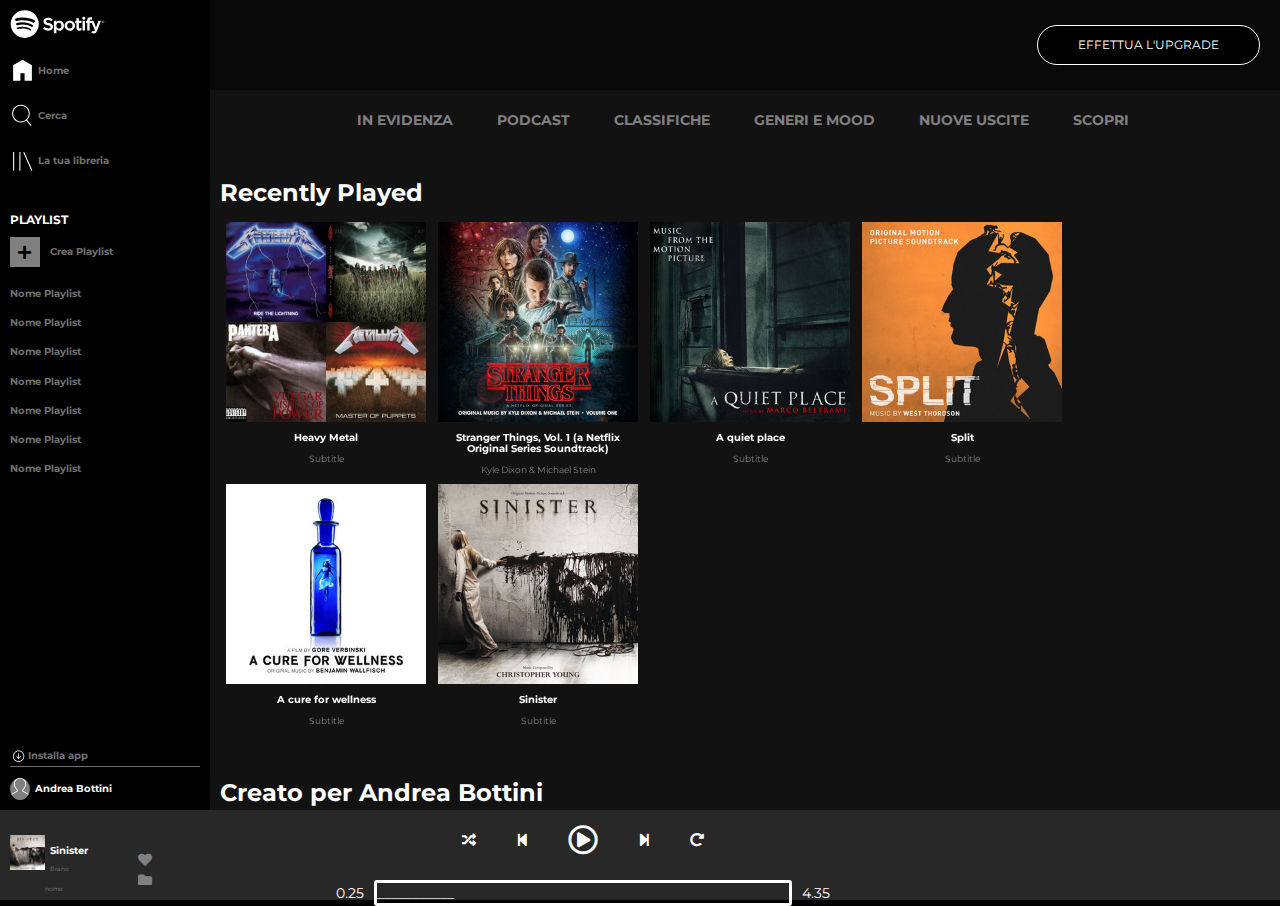
==== index.html @ e63cdd91 "Termine Controllo Canzone" ====
<!DOCTYPE html>
<html lang="en" dir="ltr">
  <head>
    <meta charset="utf-8">
    <meta name="viewport" content="width=device-width, initial-scale=1.0">
    <!-- Latest compiled and minified CSS -->
    <link rel="stylesheet" href="https://maxcdn.bootstrapcdn.com/bootstrap/3.3.7/css/bootstrap.min.css" integrity="sha384-BVYiiSIFeK1dGmJRAkycuHAHRg32OmUcww7on3RYdg4Va+PmSTsz/K68vbdEjh4u" crossorigin="anonymous">
    <link rel="stylesheet" href="https://cdnjs.cloudflare.com/ajax/libs/font-awesome/5.11.2/css/all.css">
    <link href="https://fonts.googleapis.com/css?family=Montserrat:400,500,700&display=swap" rel="stylesheet">
    <link rel="stylesheet" href="css/style.css">
    <title>Spotify</title>
  </head>
  <body>
    <!-- wrapper -->
    <div class="wrapper">
      <!-- main -->
      <main class="main">
        <section class="main-nav">
          <section class="main-nav-header padding_10">
            <div class="logo_container">
              <img class="spotify_logo" src="img/logo.svg" alt="Spotify_logo">
              <img class="spotify_logo_small" src="img/logo-small.svg" alt="logo_small">
            </div>
            <ul class="icon_menu">
              <li><a href="#"><img class="img_menu" src="img/home.svg" alt="home"> Home</a></li>
              <li><a href="#"><img class="img_menu" src="img/search.svg" alt="Search"> Cerca</a></a></li>
              <li><a href="#"><img class="img_menu" src="img/libreria.svg" alt="Libreria"> La tua libreria</a></li>
            </ul>
          </section>
          <section class="playlist padding_10">
            <h6 class="title_h6">PLAYLIST</h6>
            <div class="container_plus">
              <a href="#"><i class="fas fa-plus"></i></a>
            </div>
            <div class="creation_playlist">
              <a href="#">Crea Playlist</a>
            </div>
          </section>
          <section class="main-nav-main">
            <ul class="playlist_choose padding_10">
              <li><a href="#">Nome Playlist</a></li>
              <li><a href="#">Nome Playlist</a></li>
              <li><a href="#">Nome Playlist</a></li>
              <li><a href="#">Nome Playlist</a></li>
              <li><a href="#">Nome Playlist</a></li>
              <li><a href="#">Nome Playlist</a></li>
              <li><a href="#">Nome Playlist</a></li>
            </ul>
          </section>
          <section class="main-nav-footer padding_10">
            <ul class="download">
              <li><a href="#"><img class="img_download" src="img/download.svg" alt="download">Installa app</a></li>
            </ul>
            <div>
              <img class="profile" src="img/profile.svg" alt=""><span class="name">Andrea Bottini</span>
            </div>
          </section>
        </section>
        <section class="main-content">
          <div class="call-to-action">
            <a class="btn" href="">EFFETTUA L'UPGRADE</a>
          </div>
          <div class="list-inline padding_top_20">
            <ul menu_selection>
              <li><a href="#">IN EVIDENZA</a></li>
              <li><a href="#">PODCAST</a></li>
              <li><a href="#">CLASSIFICHE</a></li>
              <li><a href="#">GENERI E MOOD</a></li>
              <li><a href="#">NUOVE USCITE</a></li>
              <li><a href="#">SCOPRI</a></li>
            </ul>
          </div>
          <section class="Recently padding_10">
          <div>
            <h3>Recently Played</h3>
          </div>
          <div class="choose_music text-center">
            <div class="list_artist">
              <img src="img/metal_lifting.jpg" alt="metal">
              <h5>Heavy Metal</h5>
              <p>Subtitle</p>
              <div class="layover"><i class="far fa-play-circle"></i></div>
            </div>
            <div class="list_artist">
              <img src="img/stranger.jpeg" alt="stranger">
              <h5>Stranger Things, Vol. 1 (a Netflix Original Series Soundtrack)</h5>
              <p>Kyle Dixon & Michael Stein</p>
              <div class="layover"><i class="far fa-play-circle"></i></div>
              </div>
            <div class="list_artist">
              <img src="img/aquietplace.jpeg" alt="aquietplace">
              <h5>A quiet place</h5>
              <p>Subtitle</p>
              <div class="layover"><i class="far fa-play-circle"></i></div>
            </div>
            <div class="list_artist">
              <img src="img/split.jpeg" alt="cure">
              <h5>Split</h5>
              <p>Subtitle</p>
              <div class="layover"><i class="far fa-play-circle"></i></div>
            </div>
            <div class="list_artist">
              <img src="img/cure.jpeg" alt="cure">
              <h5>A cure for wellness</h5>
              <p>Subtitle</p>
              <div class="layover"><i class="far fa-play-circle"></i></div>
            </div>
            <div class="list_artist">
              <img src="img/sinister.jpeg" alt="aquietplace">
              <h5>Sinister</h5>
              <p>Subtitle</p>
              <div class="layover"><i class="far fa-play-circle"></i></div>
            </div>
          </div>

          </section>
          <section class="JohnDoe padding_10">
          <div class="second_row_playlist">
            <h3>Creato per Andrea Bottini</h3>
            <p>Più ascolti, più accurati saranno i suggerimenti.</p>
          </div>
          <div class="choose_music_two text-center">
            <div class="list_artist">
              <img src="img/radar.jpeg" alt="aquietplace">
              <h5>Release Radar</h5>
              <div class="layover"><i class="far fa-play-circle"></i></div>
            </div>
            <div class="list_artist">
              <img src="img/mixdaily.jpeg" alt="aquietplace">
              <h5>Daily mix 1</h5>
              <div class="layover"><i class="far fa-play-circle"></i></div>
            </div>
          </div>
          </section>
          <section class="popular_artist padding_10">
          <div class="second_row_playlist">
            <h3>Artisti più popolari</h3>
            <p>Più ascolti, più accurati saranno i suggerimenti.</p>
          </div>
          <div class="choose_music_two text-center">
            <div class="list_artist_pop">
              <img src="img/einaudi.jpeg" alt="einaudi">
              <h5>Ludovico Einaudi</h5>
              <div class="layover"><i class="far fa-play-circle"></i></div>
            </div>
            <div class="list_artist_pop">
              <img src="img/youg.jpeg" alt="Lanadelrey">
              <h5>Ludovico Einaudi</h5>
              <div class="layover"><i class="far fa-play-circle"></i></div>
            </div>
          </div>
          </section>
        </section>
      </main>
      <!-- /main -->

      <!-- footer -->
      <footer class="footer">
        <section class="artist_on_play">
          <div class="play_song">
            <img src="img/sinister.jpeg" alt="play_song">
            <div class="name_artist">
              <h6 class="footer_title">Sinister</h6>
              <a href="#">Brano nome</a>
            </div>
            <div class="icon_footer">
            <a href="#"><i class="fas fa-heart"></i></a>
            <a href="#"><i class="fas fa-folder"></i></a>
            </div>
          </div>
        </section>
        <section class="control_song">
            <ul class="list_player">
              <li><i class="fas fa-random"></i></li>
              <li><i class="fas fa-step-backward"></i></li>
              <li><i class="far fa-play-circle big"></i></li>
              <li><i class="fas fa-step-forward"></i></li>
              <li><i class="fas fa-redo-alt"></i></li>
            </ul>
            <div class="timer_song">
              <p>0.25</p>
              <div class="line_time">___________</div>
              <p>4.35</p>
            </div>
        </section>
        <section class="airplay">

        </section>

      </footer>
      <!-- /footer -->
    </div>
    <!-- /wrapper -->

  </body>
</html>
---- css/style.css ----
* {
  margin: 0;
  padding: 0;
  box-sizing: border-box;
}

body {
  background-color: black;
  font-family: 'Montserrat', sans-serif;
}

.padding_10 {
  padding: 10px;
}

.padding_top_20 {
  padding-top: 20px;
}

h3 {
  color: white;
  font-weight: bold;
}

.title_h6 {
  font-weight: bold;
  color: white;
}

.fa-plus {
  font-size: 15px;
  background-color: grey;
  position: absolute;
  top: 0;
  left: 0;
  transform: translate(60%, 50%);
  color: black;
}

.fa-plus:hover {
  background-color: white;
}

.container_plus {
  float: left;
  position: relative;
  height: 30px;
  width: 30px;
  background-color: grey;
}

.container_plus:hover {
  background-color: white;
}

.container_plus:after {
  content: "";
  clear: both;
  display: table;
}

.creation_playlist {
  padding-left: 40px;
  font-size: 10px;
  font-weight: bold;
  color: #717171;
  line-height: 30px;
}

.creation_playlist a {
  text-decoration: none;
  color: #717171;
}

.creation_playlist a:hover {
  text-decoration: none;
  color: white;
}

.playlist_choose {
  color: #717171;
  font-size: 10px;
  font-weight: bold;
}

.playlist_choose li:not(:first-child){
  padding-top: 15px;
}

.playlist_choose a {
  text-decoration: none;
  color: #717171;
}

.playlist_choose a:hover {
  text-decoration: none;
  color: white;
}

.img_download {
  height: 15px;
  padding-right: 3px;
  color: #717171;
}

.download {
  vertical-align: middle;
  line-height: 20px;
  font-size: 10px;
  font-weight: bold;
  border-bottom: 1px solid #717171;
}

.download a {
  text-decoration: none;
  font-size: 10px;
  color: #717171;
}

.download a:hover {
  color: white;
}

.profile {
  width: 20px;
  background-color: gray;
  border-radius: 50%;
}

.name {
  font-size: 10px;
  font-weight: bold;
  color: white;
  padding-left: 5px;
}

.wrapper {
  width: 100%;
  height: 100vh;
  background-color: red;
}

/* Fixed */
/* footer {
  position: fixed;
  left: 0;
  bottom: 0;
  width: 100%;
  height: 90px;
  background-color: pink;
}

.main-nav {
  position: fixed;
  top: 0;
  left: 0;
  width: 320px;
  height: calc(100% - 90px);
  background: blue;
}
.main-content {
  width: calc(100% - 320px);
  margin-left: 320px;
  padding: 20px;
} */

/* Float */
/* .main {
  height: calc(100% - 90px);
  overflow: hidden;
}
.main:after {
  content: '';
  display: table;
  clear: both;
}
.main-nav {
  float: left;
  width: 320px;
  height: 100%;
  background: blue;
}
.main-content {
  float: left;
  width: calc(100% - 320px);
  height: 100%;
  background-color: orange;
  overflow-y: scroll;
} */


/* Flex */
.main {
  display: flex;
  flex-direction: row;
  height: calc(100% - 90px);
  overflow: hidden;
}
/* main nav */
.main-nav {
  display: flex;
  flex-direction: column;
  justify-content: space-between;
  width: 210px;
  height: 100%;
  background: black;
}

@media screen and (max-width: 768px) {

  .main-nav {
    width: 100px;
  }

}

.spotify_logo {
  width: 50%;
}

.main-nav-header {
  background-color: black;
}

.icon_menu {
  vertical-align: middle;
  line-height: 20px;
  font-size: 10px;
  font-weight: bold;
}

.img_menu {
  height: 25px;
  color: #717171;
}

.img_menu:hover {
  color: white;
}

.icon_menu a {
  line-height: 20px;
  text-decoration: none;
  color: #717171;
}

.icon_menu a:hover {
  color: white;
}

.icon_menu li {
  padding-top: 20px;
  list-style: none;
  text-decoration: none;
}

.main-nav-main {
  min-height: 150px;
  overflow-y: auto;
  flex-grow: 2;
  background-color: black;
}


.main-nav-footer {
  background-color: black;
}

/* main content */
.main-content {
  width: calc(100% - 210px);
  height: 100%;
  background-color: #121212;
  overflow-y: scroll;
}

@media screen and (max-width: 768px) {

  .main-content {
    width: calc(100% - 100px);
  }

}

.call-to-action {
  position: fixed;
  top: 0;
  right: 0;
  display: flex;
  justify-content: flex-end;
  align-items: center;
  width: calc(100% - 210px);
  height: 90px;
  padding: 5px;
  background-color: rgba(0, 0, 0, 0.5);
}
.btn {
  display: inline-block;
  font-size: 12px;
  background-color: black;
  color: white;
  margin-right: 15px;
  border-radius: 30px;
  border: 1px solid white;
  padding: 10px 40px;
}

.btn:hover {
  transform: scale(1.1);
  color: white;
}

.list-inline {
  height: 150px;
  background-color: #121212;
  display: flex;
  text-align: center;
  justify-content: center;
  padding-top: 110px;
}

.list-inline ul li {
  list-style: none;
  display: inline-block;
}

.list-inline ul li a {
  text-decoration: none;
  padding: 20px;
  color: grey;
  font-weight: bold;
}

.list-inline a:hover {
  color: white;
}

.choose_music {
  display: flex;
  flex-wrap: wrap;
}

.choose_music_two {
  display: flex;
  flex-wrap: wrap;
}

.list_artist {
  position: relative;
  width: 200px;
  height: 250px;
  margin: 6px;
  cursor: pointer;
}

.list_artist img {
  width: 100%;
}

.list_artist h5 {
  font-size: 10px;
  font-weight: bold;
  color: white;
}

.list_artist p {
  font-size: 9px;
  color: grey;
}

.list_artist .layover {
  display: none;
  position: absolute;
  top: 0;
  left: 0;
  width: 100%;
  height: 200px;
  background-color: rgba(0, 0, 0, 0.7);
}

.list_artist .layover i {
  position: absolute;
  top: 50%;
  left: 50%;
  transform: translate(-50%, -50%);
  color: white;
  font-size: 50px;
}

.list_artist:hover .layover {
  display: block;
}

.list_artist_pop {
  position: relative;
  width: 200px;
  height: 250px;
  margin: 20px;
}

.list_artist_pop img {
  width: 100%;
  border-radius: 50%;
}

.list_artist_pop .layover {
  display: none;
  position: absolute;
  top: 0;
  left: 0;
  width: 100%;
  height: 200px;
  background-color: rgba(0, 0, 0, 0.7);
}

.list_artist_pop .layover i {
  position: absolute;
  top: 50%;
  left: 50%;
  transform: translate(-50%, -50%);
  color: white;
  font-size: 50px;
}

.list_artist_pop:hover .layover {
  display: block;
}

.list_artist_pop h5 {
  font-size: 10px;
  font-weight: bold;
  color: white;
}

.second_row_playlist p {
  font-size: 9px;
  color: grey;
}


/* footer */
.footer {
  display: flex;
  width: 100%;
  height: 90px;
  background-color: pink;
}

.artist_on_play {
  width: 210px;
  height: 90px;
  background-color: #282828;
  padding-left: 10px;
  padding-top: 25px;
}

.play_song {
  display: flex;
}

.play_song img{
  height: 35px;
}

.footer_title {
  font-size: 10px;
  margin-bottom: 0;
  padding-left: 5px;
  color: white;
  font-weight: bold;
}

.name_artist a {
  font-size: 6px;
  padding-left: 5px;
  margin-top: 0;
  text-decoration: none;
  color: grey;
}

.icon_footer {
  padding-left: 50px;
  padding-top: 15px;
}

.icon_footer a {
  color: grey;
}

/* .info_song {
  font-size: 10px;
} */

.control_song {
  width: 1080px;
  height: 90px;
  background-color: #282828;
}

.airplay {
  width: 360px;
  height: 90px;
  background-color: #282828;
}

.list_player {
  display: flex;
  text-align: center;
  justify-content: center;

}

.list_player li {
  list-style: none;
}

.list_player li i {
  padding: 20px;
  color: white;
  vertical-align: middle;
  line-height: 20px;
}

.list_player .big {
  font-size: 30px;
}

.timer_song {
  display: flex;
  justify-content: center;
  align-items: center;
  color: white;
}

.timer_song p {
  margin: -10px;
  margin-left: 10px;
  margin-right: 10px;
}

.line_time {
  width: 50%;
  height: 100%;
  border: 3px solid white;
  border-radius: 3px;
}

.logo_container {
  width: 100%;
}

.logo_container>img {
  max-width:100%;
}

.spotify_logo_small {
  height: 40px;
}

@media screen and (max-width: 768px){
  .spotify_logo {
    display: none;
  }

}

@media screen and (min-width: 769px) {
  .spotify_logo_small {
    display: none;
  }


}
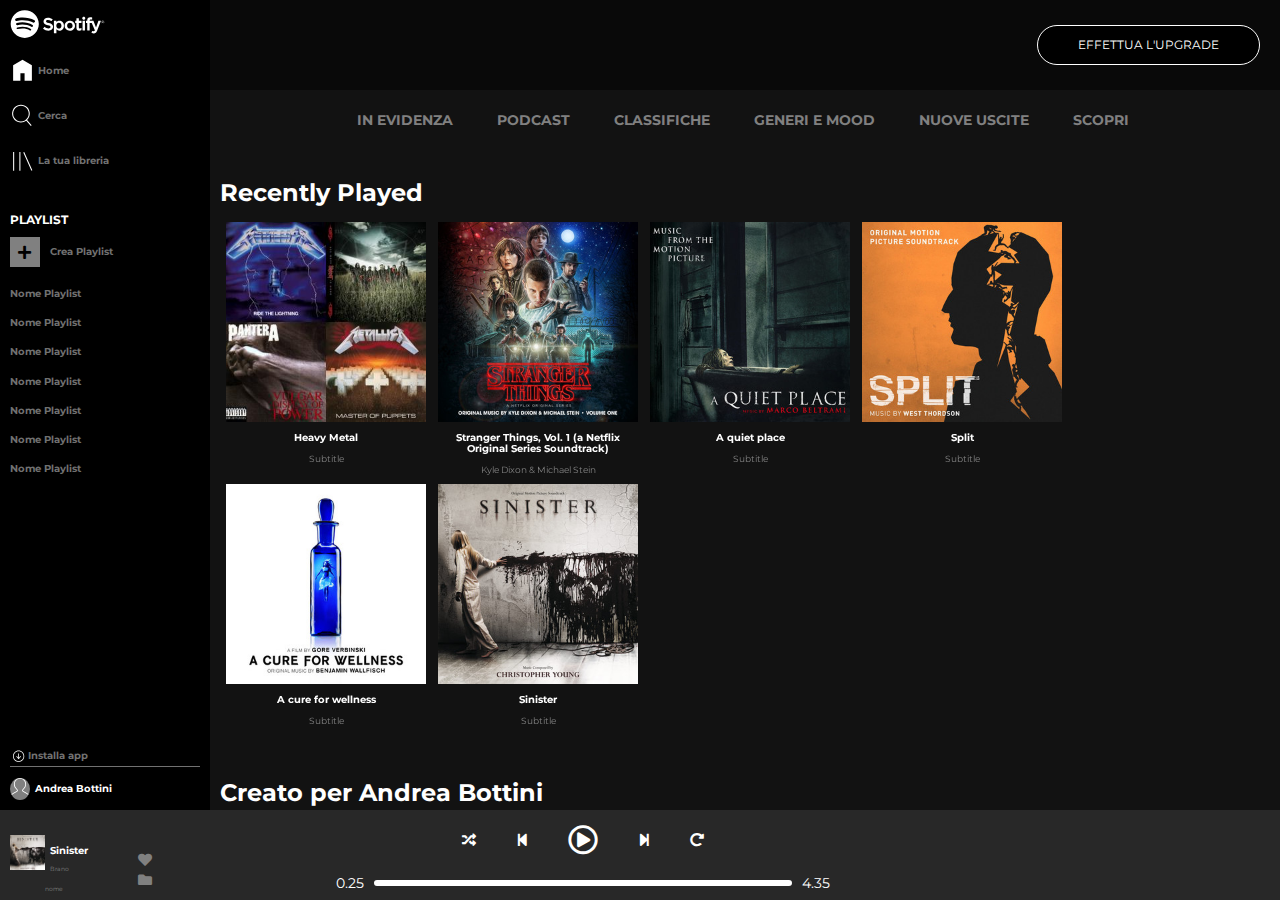
==== commit 74fa9053: "Termine control Song" ====
--- a/index.html
+++ b/index.html
@@ -179,7 +179,7 @@
             </ul>
             <div class="timer_song">
               <p>0.25</p>
-              <div class="line_time">___________</div>
+              <div class="line_time"></div>
               <p>4.35</p>
             </div>
         </section>
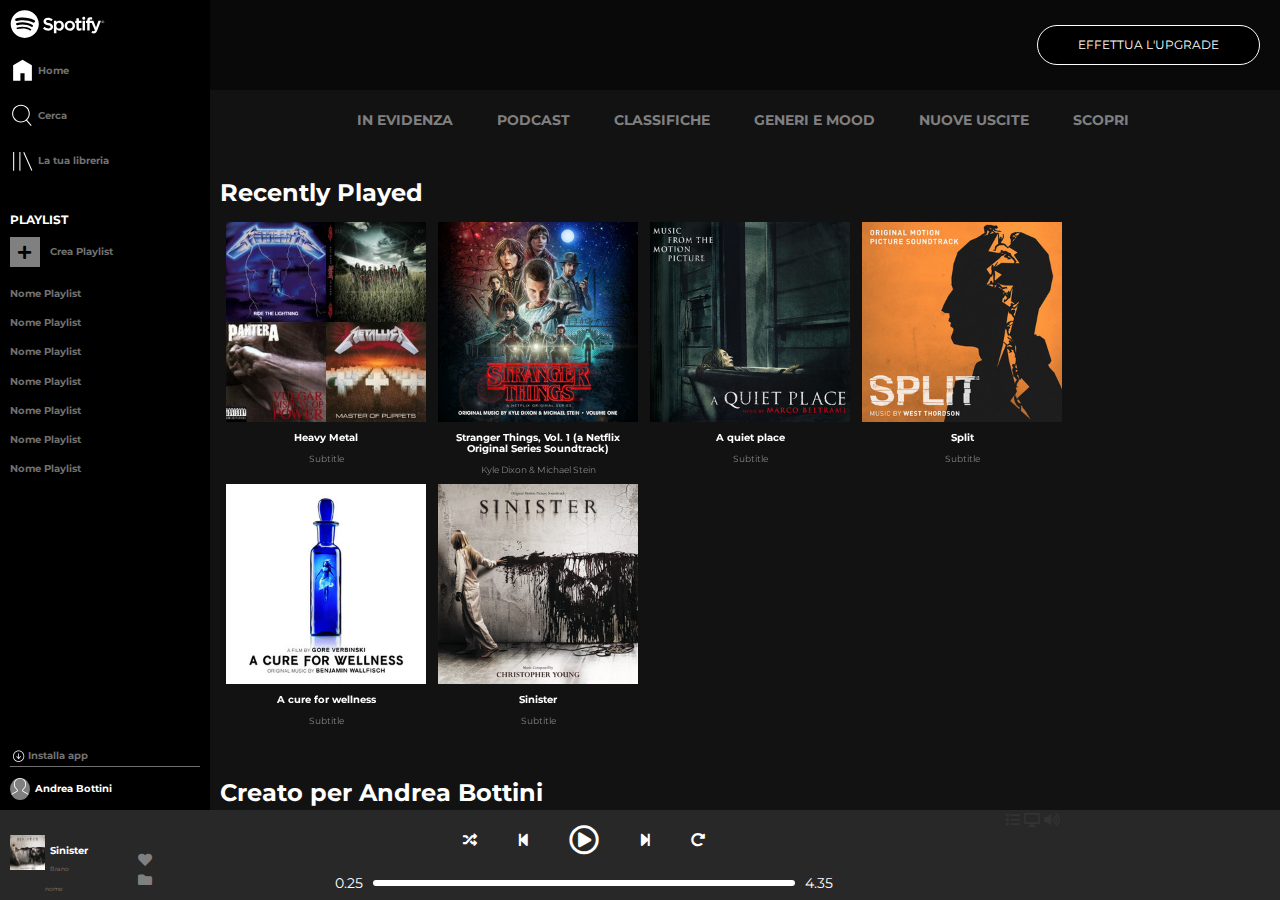
==== commit b0d7e5f7: "Ultime modifiche Responsive" ====
--- a/index.html
+++ b/index.html
@@ -184,6 +184,11 @@
             </div>
         </section>
         <section class="airplay">
+          <i class="fas fa-list"></i>
+          <i class="fas fa-desktop"></i>
+          <i class="fas fa-volume-up"></i>
+
+          <div class="grey-line-right">
 
         </section>
 
--- a/css/style.css
+++ b/css/style.css
@@ -492,7 +492,7 @@
 } */
 
 .control_song {
-  width: 1080px;
+  width: 1110px;
   height: 90px;
   background-color: #282828;
 }
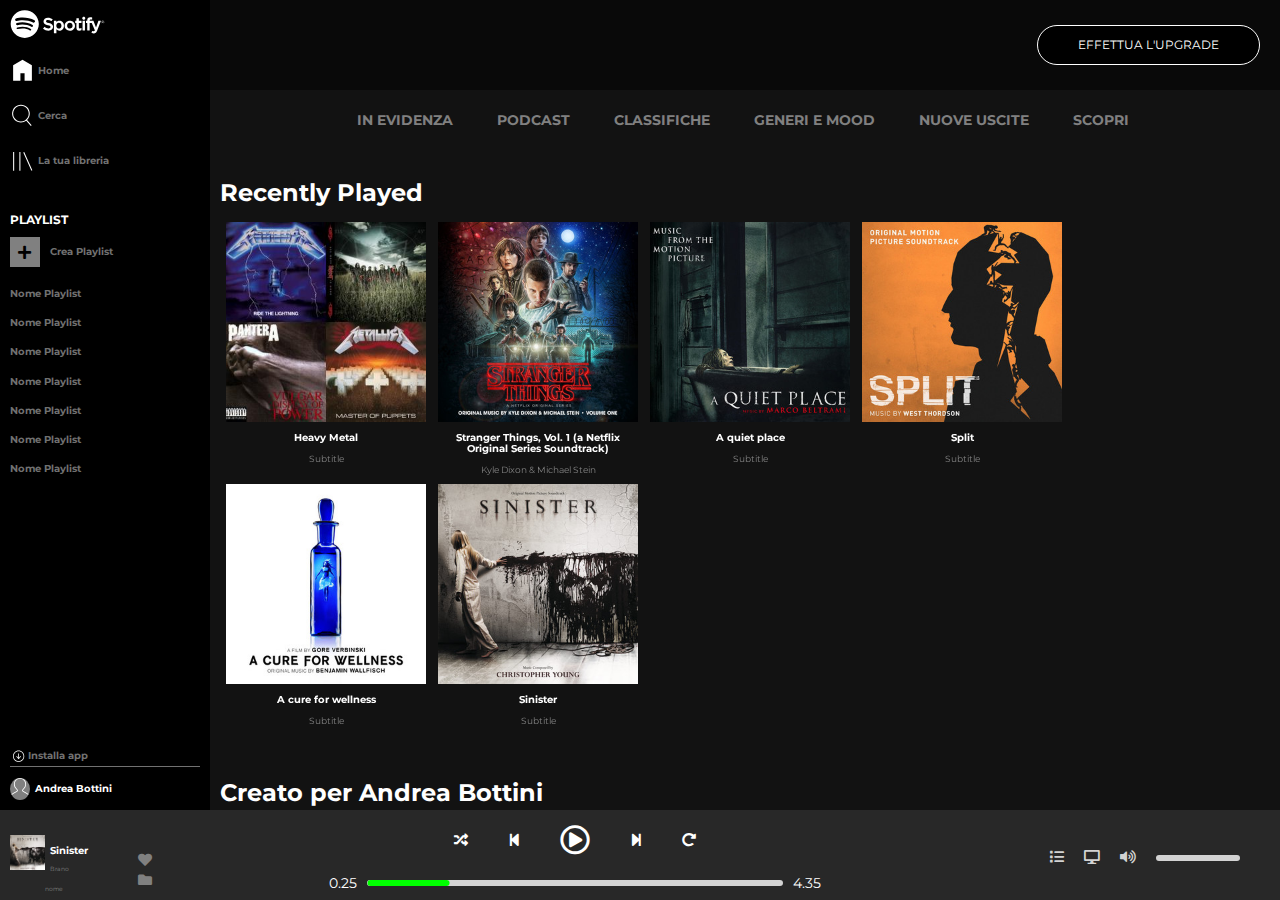
==== commit 99812b59: "Inserimento bar volume laterale, bar verde tempo e pulizia codice" ====
--- a/index.html
+++ b/index.html
@@ -23,7 +23,7 @@
             </div>
             <ul class="icon_menu">
               <li><a href="#"><img class="img_menu" src="img/home.svg" alt="home"> Home</a></li>
-              <li><a href="#"><img class="img_menu" src="img/search.svg" alt="Search"> Cerca</a></a></li>
+              <li><a href="#"><img class="img_menu" src="img/search.svg" alt="Search"> Cerca</a></li>
               <li><a href="#"><img class="img_menu" src="img/libreria.svg" alt="Libreria"> La tua libreria</a></li>
             </ul>
           </section>
@@ -61,7 +61,7 @@
             <a class="btn" href="">EFFETTUA L'UPGRADE</a>
           </div>
           <div class="list-inline padding_top_20">
-            <ul menu_selection>
+            <ul class="menu_selection">
               <li><a href="#">IN EVIDENZA</a></li>
               <li><a href="#">PODCAST</a></li>
               <li><a href="#">CLASSIFICHE</a></li>
@@ -179,17 +179,22 @@
             </ul>
             <div class="timer_song">
               <p>0.25</p>
-              <div class="line_time"></div>
+              <div class="line_time">
+                <div class="time_elapsed">
+                  <div class="round"></div>
+                </div>
+              </div>
               <p>4.35</p>
+
             </div>
         </section>
         <section class="airplay">
-          <i class="fas fa-list"></i>
-          <i class="fas fa-desktop"></i>
-          <i class="fas fa-volume-up"></i>
-
-          <div class="grey-line-right">
-
+            <i class="fas fa-list"></i>
+            <i class="fas fa-desktop"></i>
+            <i class="fas fa-volume-up"></i>
+            <div class="control_volume">
+              <div class="line_right"></div>
+            </div>
         </section>
 
       </footer>
--- a/css/style.css
+++ b/css/style.css
@@ -254,6 +254,13 @@
   text-decoration: none;
 }
 
+.icon_menu li:active,
+.icon_menu li:focus {
+  border-left: 2px solid lime;
+  height: -4px;
+
+}
+
 .main-nav-main {
   min-height: 150px;
   overflow-y: auto;
@@ -294,6 +301,14 @@
   padding: 5px;
   background-color: rgba(0, 0, 0, 0.5);
 }
+
+@media screen and (max-width: 768px) {
+
+  .call-to-action {
+    width: calc(100% - 100px);
+  }
+}
+
 .btn {
   display: inline-block;
   font-size: 12px;
@@ -539,10 +554,46 @@
 }
 
 .line_time {
+  position: relative;
   width: 50%;
-  height: 100%;
-  border: 3px solid white;
+  height: 1px;
+  border: 3px solid lightgrey;
   border-radius: 3px;
+}
+
+.time_elapsed {
+  position: absolute;
+  top: 0;
+  left: 0;
+  transform: translate(-3%, -50%);
+  width: 20%;
+  height: 1px;
+  border: 3px solid lime;
+  border-radius: 3px;
+}
+
+.airplay {
+  display: flex;
+  padding: 40px;
+}
+
+.airplay i {
+  padding-left: 20px;
+  color: lightgrey;
+}
+
+.control_volume {
+  height: 1px;
+  width: 50%;
+  border: 3px solid lightgrey;
+  border-radius: 3px;
+  margin-left: 20px;
+  display: inline;
+  margin-top: 5px;
+}
+
+.line_right {
+  background-color: lightgrey;
 }
 
 .logo_container {
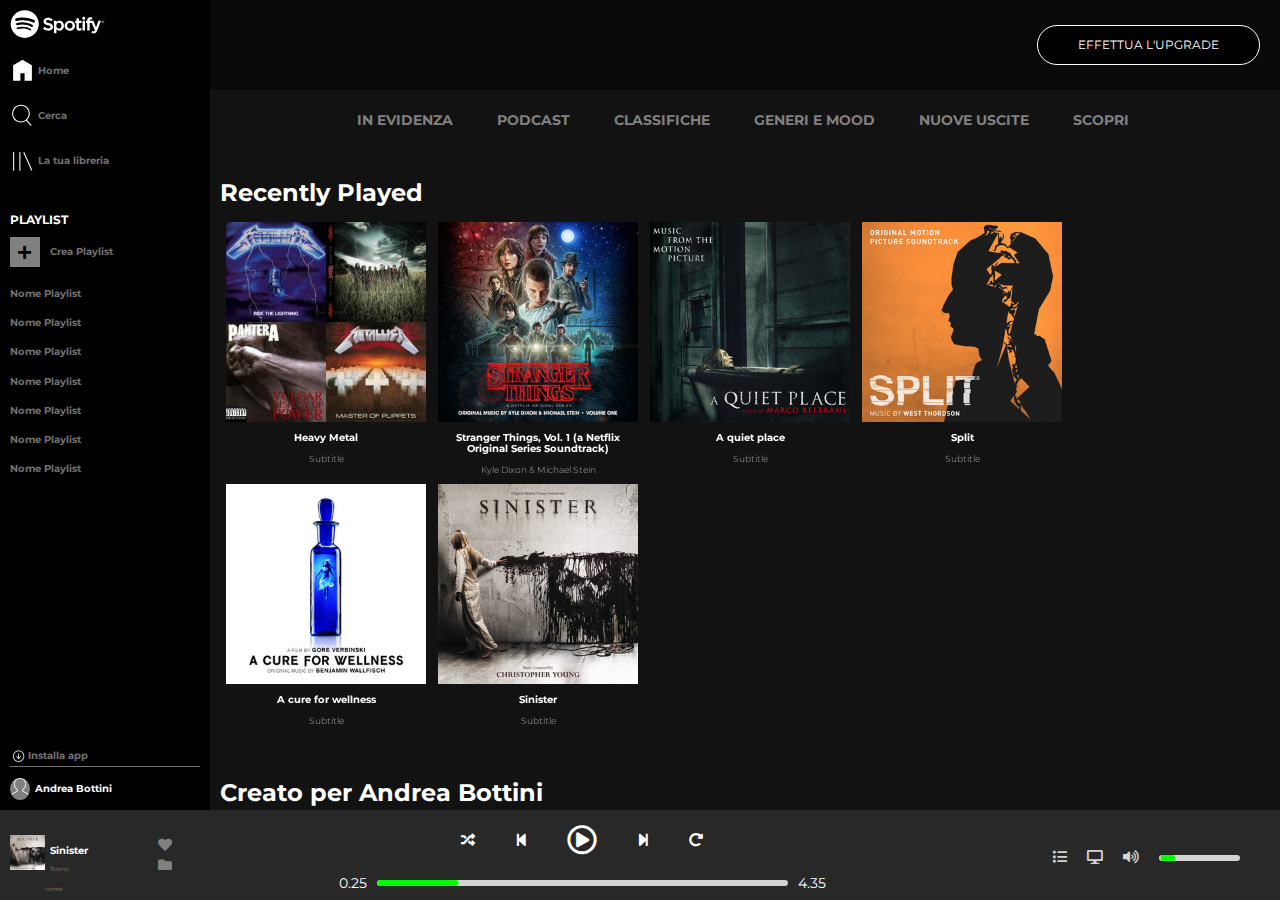
==== commit 5124207b: "Correzioni varie e impostazioni effetti" ====
--- a/index.html
+++ b/index.html
@@ -26,6 +26,11 @@
               <li><a href="#"><img class="img_menu" src="img/search.svg" alt="Search"> Cerca</a></li>
               <li><a href="#"><img class="img_menu" src="img/libreria.svg" alt="Libreria"> La tua libreria</a></li>
             </ul>
+            <ul class="icon_menu_small">
+              <li><a href="#"><img class="img_menu" src="img/home.svg" alt="home"></a></li>
+              <li><a href="#"><img class="img_menu" src="img/search.svg" alt="Search"></a></li>
+              <li><a href="#"><img class="img_menu" src="img/libreria.svg" alt="Libreria"></a></li>
+            </ul>
           </section>
           <section class="playlist padding_10">
             <h6 class="title_h6">PLAYLIST</h6>
@@ -51,8 +56,12 @@
             <ul class="download">
               <li><a href="#"><img class="img_download" src="img/download.svg" alt="download">Installa app</a></li>
             </ul>
+            <ul class="download_small">
+              <li><a href="#"><img class="img_download" src="img/download.svg" alt="download"></a></li>
+            </ul>
             <div>
               <img class="profile" src="img/profile.svg" alt=""><span class="name">Andrea Bottini</span>
+              <img class="profile_small" src="img/profile.svg" alt=""><span class="name">
             </div>
           </section>
         </section>
@@ -181,11 +190,11 @@
               <p>0.25</p>
               <div class="line_time">
                 <div class="time_elapsed">
-                  <div class="round"></div>
+                  <div class="round">
+                  </div>
                 </div>
               </div>
               <p>4.35</p>
-
             </div>
         </section>
         <section class="airplay">
@@ -193,7 +202,10 @@
             <i class="fas fa-desktop"></i>
             <i class="fas fa-volume-up"></i>
             <div class="control_volume">
-              <div class="line_right"></div>
+              <div class="line_right">
+                <div class="line_volume">
+                </div>
+              </div>
             </div>
         </section>
 
--- a/css/style.css
+++ b/css/style.css
@@ -111,6 +111,11 @@
   border-bottom: 1px solid #717171;
 }
 
+.download_small .img_download {
+  margin-left: 20px;
+  width: 35px;
+}
+
 .download a {
   text-decoration: none;
   font-size: 10px;
@@ -123,6 +128,13 @@
 
 .profile {
   width: 20px;
+  background-color: gray;
+  border-radius: 50%;
+}
+
+.profile_small {
+  margin-left: 20px;
+  width: 35px;
   background-color: gray;
   border-radius: 50%;
 }
@@ -229,6 +241,19 @@
   font-weight: bold;
 }
 
+.icon_menu_small {
+  vertical-align: middle;
+  line-height: 20px;
+  font-size: 10px;
+  font-weight: bold;
+}
+
+.icon_menu_small img {
+  height: 40px;
+  color: #717171;
+  margin: 20px;
+}
+
 .img_menu {
   height: 25px;
   color: #717171;
@@ -494,8 +519,7 @@
 }
 
 .icon_footer {
-  padding-left: 50px;
-  padding-top: 15px;
+  padding-left: 70px;
 }
 
 .icon_footer a {
@@ -522,7 +546,6 @@
   display: flex;
   text-align: center;
   justify-content: center;
-
 }
 
 .list_player li {
@@ -538,6 +561,10 @@
 
 .list_player .big {
   font-size: 30px;
+}
+
+.list_player .big:hover {
+  transform: scale(1.3);
 }
 
 .timer_song {
@@ -594,6 +621,18 @@
 
 .line_right {
   background-color: lightgrey;
+  position: relative;
+}
+
+.line_volume {
+  position: absolute;
+  top: 0;
+  left: 0;
+  transform: translate(-10%, -50%);
+  width: 20%;
+  height: 1px;
+  border: 3px solid lime;
+  border-radius: 3px;
 }
 
 .logo_container {
@@ -606,6 +645,7 @@
 
 .spotify_logo_small {
   height: 40px;
+  margin: 0 10px 20px 20px;
 }
 
 @media screen and (max-width: 768px){
@@ -613,6 +653,29 @@
     display: none;
   }
 
+  .icon_menu {
+    display: none;
+  }
+
+  .playlist {
+    display: none;
+  }
+
+  .playlist_choose {
+    display: none;
+  }
+
+  .download {
+    display: none;
+  }
+
+  .profile {
+    display: none;
+  }
+
+  .name {display: none;
+  }
+
 }
 
 @media screen and (min-width: 769px) {
@@ -620,5 +683,19 @@
     display: none;
   }
 
-
-}
+  .icon_menu_small {
+    display: none;
+  }
+
+  .download_small {
+    display: none;
+  }
+
+  .profile_small {
+    display: none;
+  }
+
+
+
+
+}
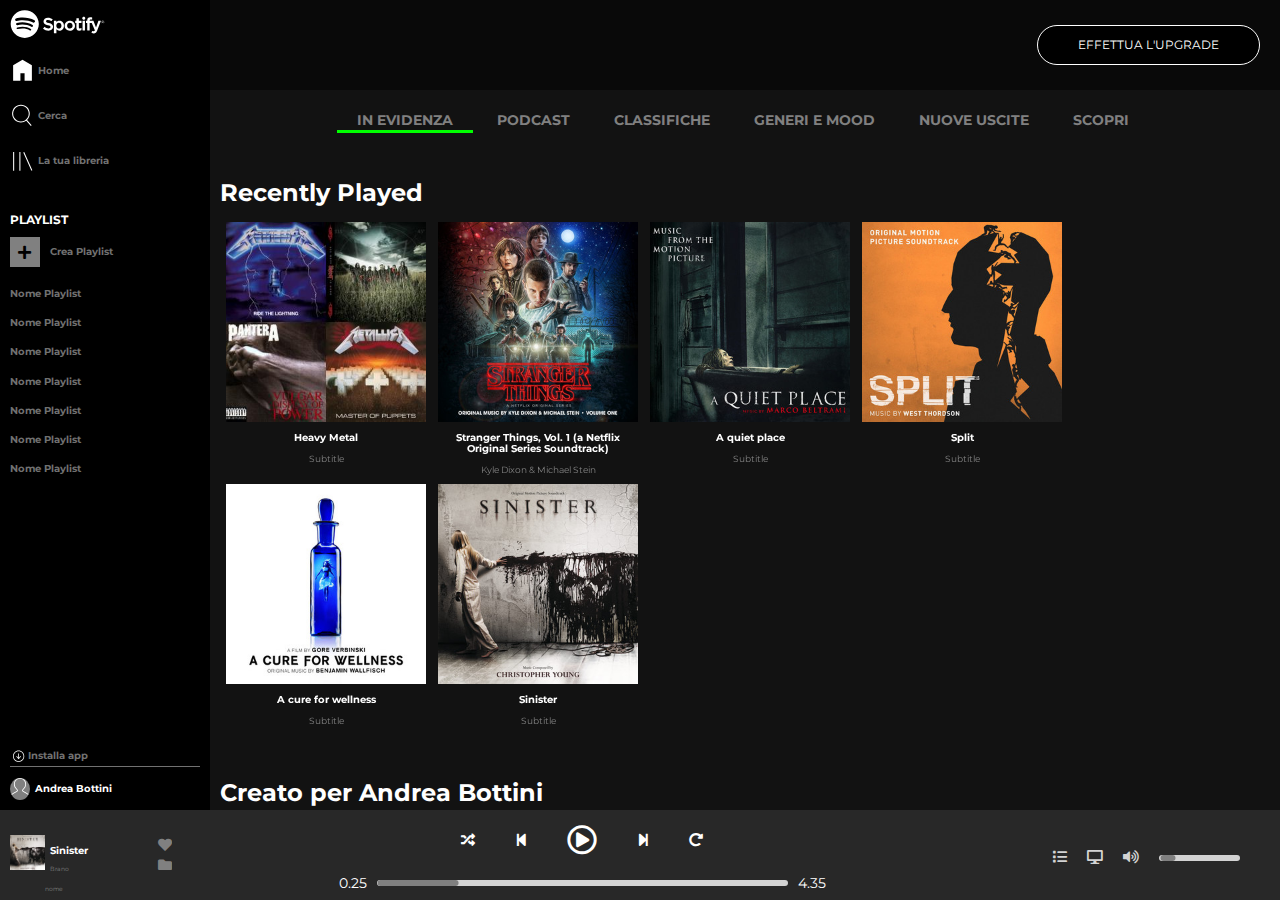
==== commit f9d0c09c: "Inserimento barra verde menu" ====
--- a/index.html
+++ b/index.html
@@ -71,7 +71,7 @@
           </div>
           <div class="list-inline padding_top_20">
             <ul class="menu_selection">
-              <li><a href="#">IN EVIDENZA</a></li>
+              <li class="underline"><a href="#">IN EVIDENZA</a></li>
               <li><a href="#">PODCAST</a></li>
               <li><a href="#">CLASSIFICHE</a></li>
               <li><a href="#">GENERI E MOOD</a></li>
@@ -204,6 +204,8 @@
             <div class="control_volume">
               <div class="line_right">
                 <div class="line_volume">
+                  <div class="round">
+                  </div>
                 </div>
               </div>
             </div>
--- a/css/style.css
+++ b/css/style.css
@@ -362,6 +362,7 @@
 .list-inline ul li {
   list-style: none;
   display: inline-block;
+
 }
 
 .list-inline ul li a {
@@ -373,6 +374,10 @@
 
 .list-inline a:hover {
   color: white;
+}
+
+.underline {
+  border-bottom: 3px solid lime;
 }
 
 .choose_music {
@@ -595,9 +600,30 @@
   transform: translate(-3%, -50%);
   width: 20%;
   height: 1px;
+  border: 3px solid grey;
+  border-radius: 3px;
+}
+
+.round {
+  display: none;
+  position: absolute;
+  top: 0;
+  right: 0;
+  width: 12px;
+  height: 12px;
+  background-color: lime;
+  border-radius: 50%;
+  transform: translate(50%, -50%);
+}
+
+.timer_song .line_time:hover .time_elapsed {
   border: 3px solid lime;
-  border-radius: 3px;
-}
+}
+
+.timer_song:hover .round {
+  display: block;
+}
+
 
 .airplay {
   display: flex;
@@ -631,8 +657,16 @@
   transform: translate(-10%, -50%);
   width: 20%;
   height: 1px;
+  border: 3px solid grey;
+  border-radius: 3px;
+}
+
+.line_right:hover .round{
+  display: block;
+}
+
+.control_volume .line_right:hover .line_volume{
   border: 3px solid lime;
-  border-radius: 3px;
 }
 
 .logo_container {
